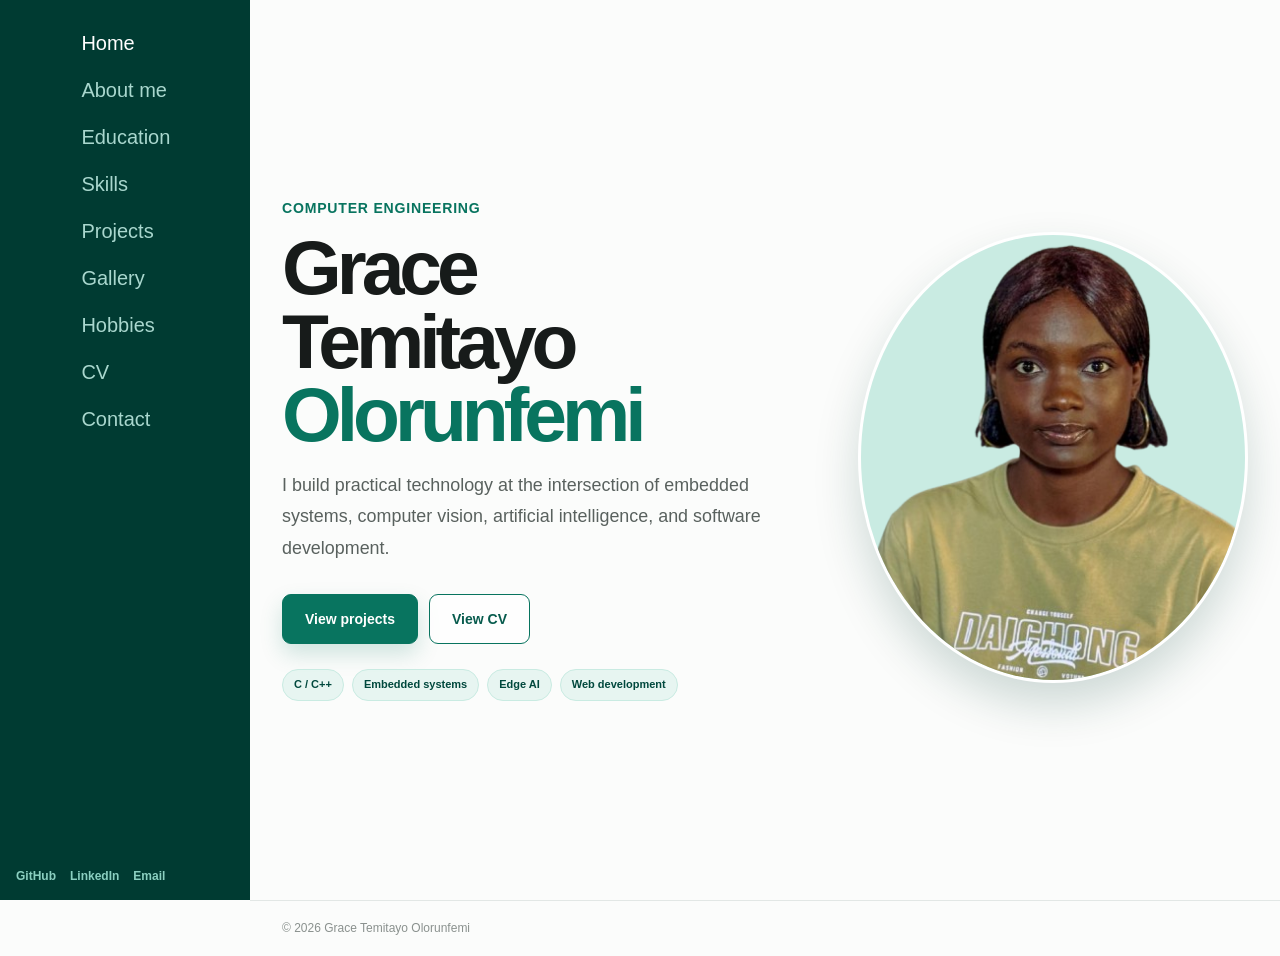
==== index.html @ 1cdf141e "Added spacing above" ====
<!DOCTYPE html>
<html lang="en">
<head>
  <meta charset="UTF-8">
  <meta name="viewport" content="width=device-width, initial-scale=1.0">
  <meta name="description" content="Grace Temitayo Olorunfemi — Computer Engineering student, AI and embedded systems developer.">
  <link rel="icon" type="image/png" href="assets/images/grace.png">
  <link rel="stylesheet" href="assets/style.css">
  <script src="assets/script.js" defer></script>
  <title>Grace Temitayo Olorunfemi Portfolio</title>
</head>
<body>

  <input type="checkbox" id="menu-toggle" class="menu-toggle">

  <header class="mobile-header">
    <a href="index.html" class="mobile-brand">Grace</a>
    <label for="menu-toggle" class="menu-button" aria-label="Toggle navigation" aria-controls="site-navigation">
      <span></span><span></span><span></span>
    </label>
  </header>
  <aside class="sidebar">
    <div class="sidebar-top">
      <nav id="site-navigation" class="nav" aria-label="Main navigation">
        <a href="index.html" class="nav-link active">Home</a>
        <a href="about.html" class="nav-link">About me</a>
        <a href="education.html" class="nav-link">Education</a>
        <a href="skills.html" class="nav-link">Skills</a>
        <a href="projects.html" class="nav-link">Projects</a>
        <a href="gallery.html" class="nav-link">Gallery</a>
        <a href="hobbies.html" class="nav-link">Hobbies</a>
        <a href="cv.html" class="nav-link">CV</a>
        <a href="contact.html" class="nav-link">Contact</a>
      </nav>
    </div>
    <div class="sidebar-bottom">
      <div class="socials">
        <a href="#" aria-label="GitHub profile">GitHub</a>
        <a href="#" aria-label="LinkedIn profile">LinkedIn</a>
        <a href="mailto:graceolorunfemi96@gmail.com" aria-label="Email Grace">Email</a>
      </div>
    </div>
  </aside>

  <main id="main-content" class="main-content">
    <section id="home" class="hero section1">
      <div class="hero-copy">
        <p class="hero-kicker">Computer Engineering</p>
        <h1>Grace Temitayo <span>Olorunfemi</span></h1>
        <p class="hero-role">I build practical technology at the intersection of embedded systems, computer vision, artificial intelligence, and software development.</p>
        <div class="hero-actions">
          <a class="button button-primary" href="projects.html">View projects</a>
          <a class="button button-outline" href="cv.html">View CV</a>
        </div>
        <div class="skill-pills" aria-label="Core skills">
          <span>C / C++</span><span>Embedded systems</span><span>Edge AI</span><span>Web development</span>
        </div>
      </div>
        <div class="hero-image-frame">
          <img src="assets/images/grace.png" alt="Portrait of Grace Temitayo Olorunfemi" class="hero-image">
        </div>

    </section>
  </main>

  <footer class="footer">
    <span>© 2026 Grace Temitayo Olorunfemi</span>
  </footer>
</body>
</html>
---- assets/style.css ----
:root {
  --green-950: #003b32;
  --green-900: #00483d;
  --green-800: #075b4d;
  --green-700: #08745f;
  --green-600: #10806a;
  --mint: #e1f3ee;
  --mint-strong: #c9ebe2;
  --white: #ffffff;
  --off-white: #fbfcfb;
  --text: #171b1a;
  --muted: #747b78;
  --border: #e2e7e5;
  --shadow: 0 18px 50px rgba(0, 59, 50, 0.08);
  --radius: 12px;
}

* {
  box-sizing: border-box;
  margin: 0;
  padding: 0;
}

html {
  scroll-behavior: smooth;
  scroll-padding-top: 76px;
}

body {
  min-width: 320px;
  background: var(--off-white);
  color: var(--text);
  font-family: Arial, Helvetica, sans-serif;
  line-height: 1.6;
  overflow-x: hidden;
}

  #home{
    display: flex;
    flex-direction: column;
    align-items: center;
  }

a {
  color: inherit;
  text-decoration: none;
}

button,
input,
textarea {
  font: inherit;
}

.menu-toggle {
  position: absolute;
  opacity: 0;
  pointer-events: none;
}

/* ---------------- Mobile header ---------------- */

.mobile-header {
  position: sticky;
  top: 0;
  z-index: 100;
  height: 64px;
  padding: 0 16px;
  display: flex;
  align-items: center;
  justify-content: space-between;
  background: var(--green-950);
  color: white;
}

.mobile-brand {
  font-weight: 700;
  letter-spacing: -0.02em;
}

.mobile-avatar,
.logo {
  display: none;
  place-items: center;
  width: 60px;
  height: 38px;
  border-radius: 8px;
  background: var(--green-800);
  color: white;
  font-weight: 700;
}

.menu-button {
  width: 36px;
  height: 36px;
  display: flex;
  flex-direction: column;
  justify-content: center;
  gap: 5px;
  cursor: pointer;
}

#project-2:hover {
  background-color: var(--green-950);
  color: white;
}
.menu-button span {
  display: block;
  width: 17px;
  height: 2px;
  border-radius: 2px;
  background: white;
}

.hero-image {
  border: 1px solid #003b32;
  border-radius: 50%;
  box-shadow: inset 0 0 10px rgba(0, 59, 50, 0.2);
  width: 100%;
}
/* ---------------- Mobile nav drawer ---------------- */

.sidebar {
  position: fixed;
  inset: 64px 0 auto 0;
  z-index: 90;
  max-height: 0;
  overflow: hidden;
  background: var(--green-950);
  color: white;
  transition: max-height 0.3s ease;
}

.nav {
  display: flex;
  flex-direction: column;
  margin-left: 30%;
}

.nav a{
  font-size: 20px;
}
.nav-link {
  display: flex;
  align-items: center;
  gap: 20px;
  padding: 10px 4px;
  color: #a9d7ce;
  font-size: 14px;
}

.nav-link:hover,
.nav-link.active {
  color: white;
}

.icon {
  width: 18px;
  text-align: center;
  color: #69c8b5;
  font-size: 14px;
}

.sidebar-bottom {
  display: none;
}

#menu-toggle:checked ~ .sidebar {
  max-height: calc(100vh - 64px);
  overflow-y: auto;
}

/* ---------------- General layout ---------------- */

.main-content {
  width: 100%;
}

.section {
  width: 100%;
  max-width: 1100px;
  margin: 0 auto;
  padding: 76px 16px;
}
.section1 {
  width: 100%;
  max-width: 1100px;
  margin: 0 auto;
  padding: 76px 16px;
}

.hero {
  min-height: calc(100vh - 64px);
  display: flex;
  align-items: center;
  position: relative;
  padding-top: 60px;
  padding-bottom: 60px;
}

.hero-copy {
  width: 100%;
}

.terminal-line,
.hero-role,
.eyebrow {
  font-family: "Courier New", Courier, monospace;
}

.terminal-line {
  color: var(--green-700);
  font-size: 13px;
  margin-bottom: 10px;
}

.terminal-line span {
  margin-right: 9px;
  font-weight: 700;
}

.hero h1 {
  max-width: 720px;
  font-size: clamp(2.25rem, 11vw, 4.7rem);
  line-height: 1.02;
  letter-spacing: -0.055em;
  margin-bottom: 9px;
}

.hero-role {
  color: #666e6b;
  font-size: 14px;
}

.hero-actions {
  display: flex;
  flex-direction: column;
  gap: 10px;
  margin-top: 36px;
  max-width: 360px;
}

.button {
  min-height: 46px;
  display: inline-flex;
  justify-content: center;
  align-items: center;
  padding: 10px 18px;
  border: 1px solid var(--green-700);
  border-radius: 9px;
  font-weight: 700;
  font-size: 14px;
  cursor: pointer;
  transition: transform 0.2s ease, background 0.2s ease;
}

.button:hover {
  transform: translateY(-2px);
}

.button-primary {
  background: var(--green-700);
  color: white;
}

.button-primary:hover {
  background: var(--green-800);
}

.button-outline {
  background: transparent;
  color: var(--green-800);
}

.skill-pills,
.tech-list,
.hobby-list {
  display: flex;
  flex-wrap: wrap;
  gap: 8px;
}

.skill-pills {
  margin-top: 28px;
}

.skill-pills span,
.tech-list span,
.hobby-list span {
  padding: 5px 12px;
  border-radius: 999px;
  background: var(--mint);
  color: var(--green-900);
  font-size: 12px;
}



.section-heading {
  margin-bottom: 34px;
}

.eyebrow {
  color: var(--green-700);
  font-size: 20px;
  margin-bottom: 8px;
}

.section h2 {
  max-width: 700px;
  font-size: clamp(1.8rem, 7vw, 3rem);
  line-height: 1.1;
  letter-spacing: -0.04em;
}

.about-grid,
.contact-grid {
  display: grid;
  gap: 24px;
}

.about-grid p {
  color: #525956;
  max-width: 620px;
  font-size: 16px;
}

.timeline-card,
.skill-card,
.project-card,
.cv-box {
  border: 1px solid var(--border);
  background: white;
  border-radius: var(--radius);
  box-shadow: var(--shadow);
}

.timeline-card {
  position: relative;
  display: flex;
  gap: 18px;
  padding: 22px;
}

.timeline-dot {
  flex: 0 0 11px;
  width: 11px;
  height: 11px;
  margin-top: 7px;
  border-radius: 50%;
  background: var(--green-700);
  box-shadow: 0 0 0 6px var(--mint);
}

.card-kicker,
.project-tag {
  color: var(--green-700);
  text-transform: uppercase;
  letter-spacing: 0.08em;
  font-size: 10px;
  font-weight: 700;
}

.timeline-card h3,
.skill-card h3,
.project-card h3,
.cv-box h3 {
  margin: 4px 0 3px;
  font-size: 18px;
}

.muted {
  color: var(--muted);
  font-size: 13px;
}

.skills-grid,
.projects-grid {
  display: grid;
  gap: 14px;
}

.skill-card,
.project-card {
  padding: 22px;
}

.skill-number,
.project-index {
  font-family: "Courier New", Courier, monospace;
  color: #98a19e;
  font-size: 12px;
}

.skill-card p,
.project-card p {
  margin-top: 9px;
  color: var(--muted);
  font-size: 14px;
}

.projects-grid {
  grid-template-columns: 1fr;
}

.project-card {
  min-height: 230px;
  display: flex;
  flex-direction: column;
}

.project-top {
  display: flex;
  justify-content: space-between;
  align-items: center;
}

.project-card h3 {
  font-size: 21px;
  margin-top: 18px;
}

.project-card .tech-list {
  margin-top: auto;
  padding-top: 22px;
}

.project-card.featured {
  background: var(--green-950);
  color: white;
  border-color: var(--green-950);
}

.project-card.featured p {
  color: #b7d4ce;
}

.project-card.featured .project-tag {
  color: #7ed1bf;
}

.project-card.featured .skill-pills span,
.project-card.featured .tech-list span {
  background: rgba(255,255,255,0.1);
  color: white;
}

.hobby-list span {
  padding: 9px 15px;
  font-size: 13px;
}

.cv-box {
  padding: 24px;
  display: grid;
  gap: 22px;
  align-items: center;
}

.contact-lead {
  max-width: 480px;
  color: var(--muted);
  margin-bottom: 16px;
}

.contact-email {
  color: var(--green-700);
  font-weight: 700;
  word-break: break-word;
}

.contact-form {
  display: grid;
  gap: 15px;
}

.contact-form label {
  display: grid;
  gap: 6px;
  font-size: 13px;
  font-weight: 700;
}

.contact-form input,
.contact-form textarea {
  width: 100%;
  border: 1px solid var(--border);
  border-radius: 8px;
  background: white;
  padding: 12px 13px;
  outline: none;
  color: var(--text);
}

.contact-form input:focus,
.contact-form textarea:focus {
  border-color: var(--green-700);
  box-shadow: 0 0 0 3px var(--mint);
}

.contact-form textarea {
  resize: vertical;
}

.footer {
  width: 100%;
  padding: 24px 16px;
  border-top: 1px solid var(--border);
  color: #8a918e;
  display: flex;
  flex-direction: column;
  gap: 8px;
  align-items: center;
  text-align: center;
  font-size: 12px;
}

/* ---------------- Tablet ---------------- */

@media (min-width: 600px) {
  .hero-actions {
    flex-direction: row;
    max-width: none;
  }

  .mobile-avatar,
  .logo {
    display: grid;
  }
  .button {
    padding-left: 22px;
    padding-right: 22px;
  }

  .about-grid {
    grid-template-columns: 1fr 1fr;
  }

  .skills-grid {
    grid-template-columns: repeat(2, 1fr);
  }

  .projects-grid {
    grid-template-columns: repeat(2, 1fr);
  }

  .project-card.featured {
    grid-column: 1 / -1;
  }

  .cv-box {
    grid-template-columns: 1fr auto;
  }

  .contact-grid {
    grid-template-columns: 0.85fr 1.15fr;
    align-items: start;
  }
}

/* ---------------- Desktop ---------------- */

@media (min-width: 900px) {
  body {
    padding-left: var(--sidebar-width);
  }

  html {
    scroll-padding-top: 20px;
  }
  .mobile-avatar,
.logo {
    display: grid;
  }

  .mobile-header {
    display: none;
  }

  .sidebar {
    position: fixed;
    inset: 0 auto 0 0;
    width: var(--sidebar-width);
    max-height: none;
    height: 100vh;
    overflow: hidden;
    display: flex;
    flex-direction: column;
    justify-content: space-between;
    padding: 20px 16px 14px;
    background: var(--green-950);
  }

  .sidebar-top {
    width: 100%;
  }

  .logo {
    margin-bottom: 20px;
  }

  .nav {
    padding: 0;
    gap: 1px;
  }

  .nav-link {
    padding: 7px 0;
    font-size: 13px;
  }

  .sidebar-bottom {
    display: block;
  }

  .socials {
    display: flex;
    gap: 14px;
  }

  .socials a {
    color: #8bd0c1;
    font-size: 12px;
    font-weight: 700;
  }

  .main-content {
    min-height: calc(100vh - 58px);
  }

  .section {
    padding: 90px 32px;
    margin-top: 10%;
  }
  .section1 {
    padding: 90px 32px;
  }

  .hero {
    min-height: 100vh;
    padding-top: 50px;
    padding-bottom: 70px;
  }


  .avatar-large {
    width: 190px;
    height: 190px;
    border-radius: 50%;
    margin: auto;
    display: grid;
    place-items: center;
    background: linear-gradient(145deg, #f5faf8, #e4f2ee);
    color: var(--green-700);
    font-size: 44px;
    font-weight: 800;
  }

  .code-card {
    position: absolute;
    right: 0;
    bottom: 0;
    display: grid;
    grid-template-columns: 25px 1fr;
    gap: 3px 10px;
    width: 145px;
    padding: 14px;
    border: 1px solid var(--border);
    border-radius: 9px;
    background: white;
    box-shadow: var(--shadow);
    color: var(--green-800);
    font: 11px/1.4 "Courier New", monospace;
  }

  .code-card span:nth-child(odd) {
    color: #a3aaa7;
  }

  .hero h1 {
    max-width: 680px;
  }

  .hero-copy {
    max-width: 760px;
  }

  .section-heading {
    margin-bottom: 42px;
  }

  .skills-grid {
    grid-template-columns: repeat(4, 1fr);
  }

  .projects-grid {
    grid-template-columns: repeat(2, 1fr);
  }

  .project-card.featured {
    grid-column: auto;
  }

  .footer {
    margin-left: 0;
    padding: 18px 32px;
    flex-direction: row;
    justify-content: space-between;
    text-align: left;
  }
}

/* ---------------- Large desktop ---------------- */

@media (min-width: 1200px) {
  :root {
    --sidebar-width: 15%;
  }

  .section {
    padding-left: 32px;
    padding-right: 32px;
  }
  .section1 {
    padding-left: 32px;
    padding-right: 32px;
  }

}

/* Accessibility / reduced motion */

@media (prefers-reduced-motion: reduce) {
  html {
    scroll-behavior: auto;
  }

  * {
    transition: none !important;
  }
}

/* =========================================================
   Improved mobile-first home / hero section
   Paste this at the end of style.css
   ========================================================= */

:root {
  --sidebar-width: 230px;
}

/* Fixes the invalid desktop sidebar width from 900px–1199px */
@media (min-width: 1200px) {
  :root {
    --sidebar-width: 250px;
  }
}

#home {
  display: grid;
  grid-template-columns: 1fr;
  align-content: center;
  gap: 38px;
  min-height: calc(100svh - 64px);
  padding-top: clamp(52px, 10vw, 76px);
  padding-bottom: clamp(52px, 12vw, 82px);
  overflow: hidden;
  isolation: isolate;
}


.hero-copy {
  width: 100%;
  max-width: 690px;
}

.terminal-line {
  display: flex;
  align-items: center;
  gap: 8px;
  width: fit-content;
  margin-bottom: 15px;
  padding: 6px 10px;
  border: 1px solid var(--mint-strong);
  border-radius: 999px;
  background: rgba(225, 243, 238, 0.65);
  color: var(--green-800);
  font-size: 11px;
  font-weight: 700;
  letter-spacing: 0.02em;
}

.terminal-line span {
  margin: 0;
}

.terminal-line span:first-child {
  color: var(--green-700);
}

.terminal-command {
  color: var(--muted);
}

.hero-kicker {
  margin-bottom: 12px;
  color: var(--green-700);
  font-size: clamp(0.72rem, 2.8vw, 0.88rem);
  font-weight: 700;
  letter-spacing: 0.055em;
  line-height: 1.4;
  text-transform: uppercase;
}

.hero h1 {
  max-width: 760px;
  margin-bottom: 18px;
  font-family: Arial, Helvetica, sans-serif;
  font-size: clamp(2.7rem, 12.5vw, 5.7rem);
  font-weight: 800;
  letter-spacing: -0.065em;
  line-height: 0.96;
}

.hero h1 span {
  display: block;
  color: var(--green-700);
}

.hero-role {
  max-width: 590px;
  color: #59615e;
  font-family: Arial, Helvetica, sans-serif;
  font-size: clamp(0.98rem, 3.8vw, 1.12rem);
  line-height: 1.75;
}

.hero-actions {
  display: grid;
  grid-template-columns: 1fr;
  width: 100%;
  max-width: 360px;
  margin-top: 30px;
  gap: 11px;
}

.hero-actions .button {
  width: 100%;
  min-height: 50px;
}

.button {
  transition:
    transform 0.2s ease,
    box-shadow 0.2s ease,
    background 0.2s ease,
    color 0.2s ease;
}

.button:hover {
  transform: translateY(-2px);
}

.button:focus-visible,
.nav-link:focus-visible,
.socials a:focus-visible {
  outline: 3px solid #72d2bf;
  outline-offset: 3px;
}

.button-primary {
  box-shadow: 0 10px 22px rgba(8, 116, 95, 0.18);
}

.button-primary:hover {
  box-shadow: 0 14px 28px rgba(8, 116, 95, 0.26);
}

.button-outline {
  background: rgba(255, 255, 255, 0.72);
}

.button-outline:hover {
  background: var(--mint);
}

.skill-pills {
  max-width: 560px;
  margin-top: 25px;
  gap: 8px;
}

.skill-pills span {
  padding: 6px 11px;
  border: 1px solid var(--mint-strong);
  background: rgba(225, 243, 238, 0.75);
  color: var(--green-900);
  font-size: 11px;
  font-weight: 700;
}

.hero-image-frame {
  position: relative;
  z-index: 1;
  width: 100%;
  height: 88%;
  margin: 4% auto 0;
  overflow: hidden;
  border: 3px solid var(--white);
  border-radius: 50%;
  background: var(--mint-strong);
  box-shadow: 0 22px 45px rgba(0, 59, 50, 0.18);
}

.hero-image {
  display: block;
  width: 100%;
  height: 100%;
  border: 0;
  border-radius: 0;
  object-fit: cover;
  object-position: center top;
  box-shadow: none;
}

.hero-badge {
  position: absolute;
  z-index: 2;
  left: 0;
  bottom: 8%;
  display: inline-flex;
  align-items: center;
  gap: 8px;
  padding: 9px 12px;
  border: 1px solid var(--border);
  border-radius: 999px;
  background: rgba(255, 255, 255, 0.94);
  box-shadow: 0 10px 25px rgba(0, 59, 50, 0.12);
  color: var(--green-900);
  font-size: 11px;
  font-weight: 700;
  white-space: nowrap;
}

.status-dot {
  width: 8px;
  height: 8px;
  border-radius: 50%;
  background: #23a784;
  box-shadow: 0 0 0 4px rgba(35, 167, 132, 0.14);
}

.hero-code-card {
  position: absolute;
  z-index: 2;
  right: -4%;
  top: 13%;
  display: grid;
  grid-template-columns: 22px 1fr;
  gap: 3px 8px;
  padding: 10px 11px;
  border: 1px solid var(--border);
  border-radius: 10px;
  background: rgba(255, 255, 255, 0.94);
  box-shadow: var(--shadow);
  color: var(--green-800);
  font: 10px/1.45 "Courier New", monospace;
}

.hero-code-card span:nth-child(odd) {
  color: #9ca5a1;
}

/* Small tablets */
@media (min-width: 520px) {
  #home {
    gap: 44px;
  }
  .mobile-avatar,
.logo {
    display: grid;
  }

  .hero-actions {
    display: flex;
    max-width: none;
  }

  .hero-actions .button {
    width: auto;
  }
}

/* Desktop layout */
@media (min-width: 900px) {
  #home {
    grid-template-columns: minmax(0, 1fr) minmax(280px, 390px);
    align-items: center;
    column-gap: clamp(45px, 7vw, 110px);
    min-height: 100vh;
    padding-top: 70px;
    padding-bottom: 70px;
  }

  .hero h1 {
    font-size: clamp(4rem, 6vw, 5.7rem);
  }

  .hero-image-frame {
    width: 100%;
    height: 90%;
  }

  .hero-badge {
    left: -5%;
  }

  .hero-code-card {
    right: -6%;
  }
}
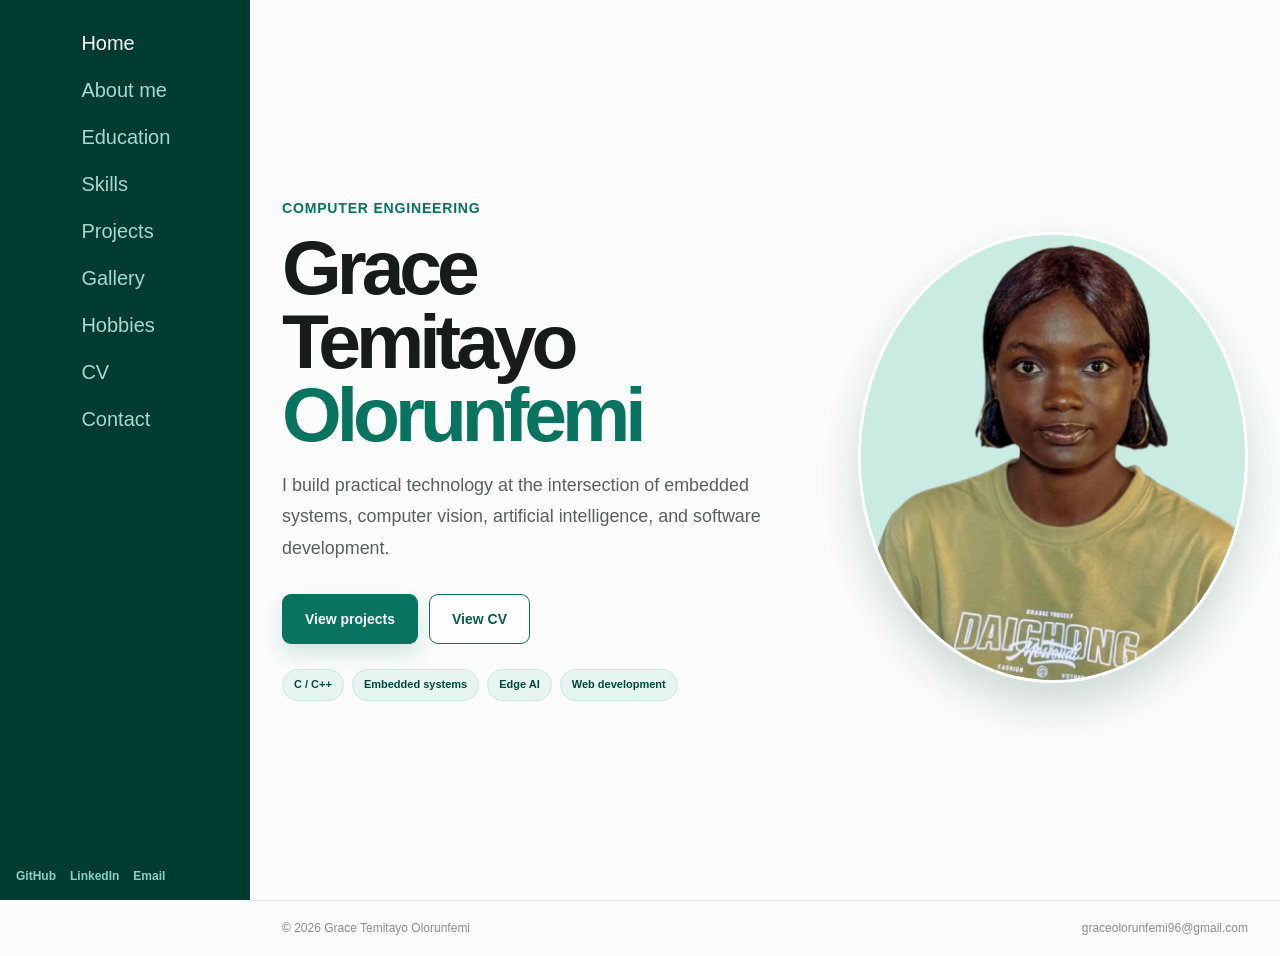
==== commit f1dfe06c: "Added footer" ====
--- a/index.html
+++ b/index.html
@@ -5,36 +5,70 @@
   <meta name="viewport" content="width=device-width, initial-scale=1.0">
   <meta name="description" content="Grace Temitayo Olorunfemi — Computer Engineering student, AI and embedded systems developer.">
   <link rel="icon" type="image/png" href="assets/images/grace.png">
-  <link rel="stylesheet" href="assets/style.css">
-  <script src="assets/script.js" defer></script>
+  <link rel="stylesheet" href="assets/CSS/style.css">
   <title>Grace Temitayo Olorunfemi Portfolio</title>
+  <script type="application/ld+json">
+{
+  "@context": "https://schema.org",
+  "@graph": [
+    {
+      "@type": "ProfilePage",
+      "@id": "https://gracetemitayo.netlify.app/#home",
+      "url": "https://gracetemitayo.netlify.app/",
+      "name": "Grace Temitayo Olorunfemi Portfolio",
+      "description": "Portfolio of Grace Temitayo Olorunfemi, a Computer Engineering student and developer working with embedded systems, computer vision, artificial intelligence and software development.",
+      "mainEntity": {
+        "@id": "https://gracetemitayo.netlify.app/#grace"
+      }
+    },
+    {
+      "@type": "Person",
+      "@id": "https://gracetemitayo.netlify.app/#grace",
+      "name": "Grace Temitayo Olorunfemi",
+      "image": "https://gracetemitayo.netlify.app/assets/images/grace.png",
+      "jobTitle": "Computer Engineering Student and Developer",
+      "description": "Computer Engineering student interested in embedded systems, computer vision, artificial intelligence and software development.",
+      "email": "graceolorunfemi96@gmail.com",
+      "knowsAbout": [
+        "Computer Engineering",
+        "Embedded Systems",
+        "Computer Vision",
+        "Artificial Intelligence",
+        "Web Development",
+        "Edge AI"
+      ]
+    }
+  ]
+}
+</script>
 </head>
 <body>
 
-  <input type="checkbox" id="menu-toggle" class="menu-toggle">
+  <input type="checkbox" id="nav-open" class="nav-open">
 
-  <header class="mobile-header">
-    <a href="index.html" class="mobile-brand">Grace</a>
-    <label for="menu-toggle" class="menu-button" aria-label="Toggle navigation" aria-controls="site-navigation">
+  <header class="phone-bar">
+    <a href="index.html" class="phone-brand">Grace</a>
+    <label for="nav-open" class="ham" aria-label="Toggle navigation" aria-controls="primary-nav">
       <span></span><span></span><span></span>
     </label>
   </header>
-  <aside class="sidebar">
-    <div class="sidebar-top">
-      <nav id="site-navigation" class="nav" aria-label="Main navigation">
-        <a href="index.html" class="nav-link active">Home</a>
-        <a href="about.html" class="nav-link">About me</a>
-        <a href="education.html" class="nav-link">Education</a>
-        <a href="skills.html" class="nav-link">Skills</a>
-        <a href="projects.html" class="nav-link">Projects</a>
-        <a href="gallery.html" class="nav-link">Gallery</a>
-        <a href="hobbies.html" class="nav-link">Hobbies</a>
-        <a href="cv.html" class="nav-link">CV</a>
-        <a href="contact.html" class="nav-link">Contact</a>
+
+  <aside class="side-nav">
+    <div class="side-nav-top">
+      <nav id="primary-nav" class="links" aria-label="Main navigation">
+        <a href="index.html" class="link active">Home</a>
+        <a href="about.html" class="link">About me</a>
+        <a href="education.html" class="link">Education</a>
+        <a href="skills.html" class="link">Skills</a>
+        <a href="projects.html" class="link">Projects</a>
+        <a href="gallery.html" class="link">Gallery</a>
+        <a href="hobbies.html" class="link">Hobbies</a>
+        <a href="cv.html" class="link">CV</a>
+        <a href="contact.html" class="link">Contact</a>
       </nav>
     </div>
-    <div class="sidebar-bottom">
-      <div class="socials">
+    <div class="side-nav-base">
+      <div class="peer-links">
         <a href="#" aria-label="GitHub profile">GitHub</a>
         <a href="#" aria-label="LinkedIn profile">LinkedIn</a>
         <a href="mailto:graceolorunfemi96@gmail.com" aria-label="Email Grace">Email</a>
@@ -42,29 +76,29 @@
     </div>
   </aside>
 
-  <main id="main-content" class="main-content">
-    <section id="home" class="hero section1">
-      <div class="hero-copy">
-        <p class="hero-kicker">Computer Engineering</p>
+  <main id="main" class="main">
+    <section id="landing" class="splash wrap-tight">
+      <div class="splash-text">
+        <p class="splash-label">Computer Engineering</p>
         <h1>Grace Temitayo <span>Olorunfemi</span></h1>
-        <p class="hero-role">I build practical technology at the intersection of embedded systems, computer vision, artificial intelligence, and software development.</p>
-        <div class="hero-actions">
-          <a class="button button-primary" href="projects.html">View projects</a>
-          <a class="button button-outline" href="cv.html">View CV</a>
+        <p class="splash-bio">I build practical technology at the intersection of embedded systems, computer vision, artificial intelligence, and software development.</p>
+        <div class="splash-cta">
+          <a class="btn btn-solid" href="projects.html">View projects</a>
+          <a class="btn btn-ghost" href="/assets/documents/Grace.pdf" target="_blank">View CV</a>
         </div>
-        <div class="skill-pills" aria-label="Core skills">
+        <div class="chips" aria-label="Core skills">
           <span>C / C++</span><span>Embedded systems</span><span>Edge AI</span><span>Web development</span>
         </div>
       </div>
-        <div class="hero-image-frame">
-          <img src="assets/images/grace.png" alt="Portrait of Grace Temitayo Olorunfemi" class="hero-image">
-        </div>
-
+      <div class="photo-ring">
+        <img src="assets/images/grace.png" alt="Portrait of Grace Temitayo Olorunfemi" class="photo">
+      </div>
     </section>
   </main>
 
-  <footer class="footer">
-    <span>© 2026 Grace Temitayo Olorunfemi</span>
-  </footer>
+  <footer class="foot">
+  <span>© 2026 Grace Temitayo Olorunfemi</span>
+  <a href="mailto:graceolorunfemi96@gmail.com">graceolorunfemi96@gmail.com</a>
+</footer>
 </body>
-</html>
+</html>
--- a/assets/CSS/style.css
+++ b/assets/CSS/style.css
@@ -0,0 +1,1207 @@
+:root {
+  --green-950: #003b32;
+  --green-900: #00483d;
+  --green-800: #075b4d;
+  --green-700: #08745f;
+  --green-600: #10806a;
+  --mint: #e1f3ee;
+  --mint-strong: #c9ebe2;
+  --white: #ffffff;
+  --off-white: #fbfcfb;
+  --text: #171b1a;
+  --muted: #747b78;
+  --border: #e2e7e5;
+  --shadow: 0 18px 50px rgba(0, 59, 50, 0.08);
+  --radius: 12px;
+  --sidebar-width: 230px;
+}
+
+* {
+  box-sizing: border-box;
+  margin: 0;
+  padding: 0;
+}
+
+html {
+  scroll-behavior: smooth;
+  scroll-padding-top: 76px;
+}
+
+body {
+  min-width: 320px;
+  background: var(--off-white);
+  color: var(--text);
+  font-family: Arial, Helvetica, sans-serif;
+  line-height: 1.6;
+  overflow-x: hidden;
+}
+
+#landing {
+  display: flex;
+  flex-direction: column;
+  align-items: center;
+}
+
+a {
+  color: inherit;
+  text-decoration: none;
+}
+
+button,
+input,
+textarea {
+  font: inherit;
+}
+
+.nav-open {
+  position: absolute;
+  opacity: 0;
+  pointer-events: none;
+}
+
+/* ---------------- Mobile header ---------------- */
+
+.phone-bar {
+  position: sticky;
+  top: 0;
+  z-index: 100;
+  height: 64px;
+  padding: 0 16px;
+  display: flex;
+  align-items: center;
+  justify-content: space-between;
+  background: var(--green-950);
+  color: white;
+}
+
+.phone-brand {
+  font-weight: 700;
+  letter-spacing: -0.02em;
+}
+
+.phone-mark,
+.mark {
+  display: none;
+  place-items: center;
+  width: 60px;
+  height: 38px;
+  border-radius: 8px;
+  background: var(--green-800);
+  color: white;
+  font-weight: 700;
+}
+
+.ham {
+  width: 36px;
+  height: 36px;
+  display: flex;
+  flex-direction: column;
+  justify-content: center;
+  gap: 5px;
+  cursor: pointer;
+}
+
+#work-2:hover {
+  background-color: var(--green-950);
+  color: white;
+}
+
+.ham span {
+  display: block;
+  width: 17px;
+  height: 2px;
+  border-radius: 2px;
+  background: white;
+}
+
+.photo {
+  border: 1px solid #003b32;
+  border-radius: 50%;
+  box-shadow: inset 0 0 10px rgba(0, 59, 50, 0.2);
+  width: 100%;
+}
+
+/* ---------------- Mobile nav drawer ---------------- */
+
+.side-nav {
+  position: fixed;
+  inset: 64px 0 auto 0;
+  z-index: 90;
+  max-height: 0;
+  overflow: hidden;
+  background: var(--green-950);
+  color: white;
+  transition: max-height 0.3s ease;
+}
+
+.links {
+  display: flex;
+  flex-direction: column;
+  margin-left: 30%;
+}
+
+.links a {
+  font-size: 20px;
+}
+
+.link {
+  display: flex;
+  align-items: center;
+  gap: 20px;
+  padding: 10px 4px;
+  color: #a9d7ce;
+  font-size: 14px;
+}
+
+.link:hover,
+.link.active {
+  color: white;
+}
+
+.link-icon {
+  width: 18px;
+  text-align: center;
+  color: #69c8b5;
+  font-size: 14px;
+}
+
+.side-nav-base {
+  display: none;
+}
+
+#nav-open:checked ~ .side-nav {
+  max-height: calc(100vh - 64px);
+  overflow-y: auto;
+}
+
+/* ---------------- General layout ---------------- */
+
+.main {
+  width: 100%;
+}
+
+.wrap {
+  width: 100%;
+  max-width: 1100px;
+  margin: 0 auto;
+  padding: 76px 16px;
+}
+
+.wrap-tight {
+  width: 100%;
+  max-width: 1100px;
+  margin: 0 auto;
+  padding: 76px 16px;
+}
+
+.splash {
+  min-height: calc(100vh - 64px);
+  display: flex;
+  align-items: center;
+  position: relative;
+  padding-top: 60px;
+  padding-bottom: 60px;
+}
+
+.splash-text {
+  width: 100%;
+}
+
+.cli,
+.splash-bio,
+.overline {
+  font-family: "Courier New", Courier, monospace;
+}
+
+.cli {
+  color: var(--green-700);
+  font-size: 13px;
+  margin-bottom: 10px;
+}
+
+.cli span {
+  margin-right: 9px;
+  font-weight: 700;
+}
+
+.splash h1 {
+  max-width: 720px;
+  font-size: clamp(2.25rem, 11vw, 4.7rem);
+  line-height: 1.02;
+  letter-spacing: -0.055em;
+  margin-bottom: 9px;
+}
+
+.splash-bio {
+  color: #666e6b;
+  font-size: 14px;
+}
+
+.splash-cta {
+  display: flex;
+  flex-direction: column;
+  gap: 10px;
+  margin-top: 36px;
+  max-width: 360px;
+}
+
+.btn {
+  min-height: 46px;
+  display: inline-flex;
+  justify-content: center;
+  align-items: center;
+  padding: 10px 18px;
+  border: 1px solid var(--green-700);
+  border-radius: 9px;
+  font-weight: 700;
+  font-size: 14px;
+  cursor: pointer;
+  transition: transform 0.2s ease, background 0.2s ease;
+}
+
+.btn:hover {
+  transform: translateY(-2px);
+}
+
+.btn-solid {
+  background: var(--green-700);
+  color: white;
+}
+
+.btn-solid:hover {
+  background: var(--green-800);
+}
+
+.btn-ghost {
+  background: transparent;
+  color: var(--green-800);
+}
+
+.chips,
+.stack,
+.hobby-chips {
+  display: flex;
+  flex-wrap: wrap;
+  gap: 8px;
+}
+
+.chips {
+  margin-top: 28px;
+}
+
+.chips span,
+.stack span,
+.hobby-chips span {
+  padding: 5px 12px;
+  border-radius: 999px;
+  background: var(--mint);
+  color: var(--green-900);
+  font-size: 12px;
+}
+
+.head-block {
+  margin-bottom: 34px;
+}
+
+.overline {
+  color: var(--green-700);
+  font-size: 20px;
+  margin-bottom: 8px;
+}
+
+.wrap h2 {
+  max-width: 700px;
+  font-size: clamp(1.8rem, 7vw, 3rem);
+  line-height: 1.1;
+  letter-spacing: -0.04em;
+}
+
+.split-2,
+.contact-split {
+  display: grid;
+  gap: 24px;
+}
+
+.split-2 p {
+  color: #525956;
+  max-width: 620px;
+  font-size: 16px;
+}
+
+.step-card,
+.skill-tile,
+.work-tile,
+.cv-panel {
+  border: 1px solid var(--border);
+  background: white;
+  border-radius: var(--radius);
+  box-shadow: var(--shadow);
+}
+
+.step-card {
+  position: relative;
+  display: flex;
+  gap: 18px;
+  padding: 22px;
+}
+
+.step-dot {
+  flex: 0 0 11px;
+  width: 11px;
+  height: 11px;
+  margin-top: 7px;
+  border-radius: 50%;
+  background: var(--green-700);
+  box-shadow: 0 0 0 6px var(--mint);
+}
+
+.micro-label {
+  color: var(--green-700);
+  text-transform: uppercase;
+  letter-spacing: 0.08em;
+  font-size: 10px;
+  font-weight: 700;
+}
+
+.step-card h3,
+.skill-tile h3,
+.work-tile h3,
+.cv-panel h3 {
+  margin: 4px 0 3px;
+  font-size: 18px;
+}
+
+.dim {
+  color: var(--muted);
+  font-size: 13px;
+}
+
+.skill-board,
+.work-board {
+  display: grid;
+  gap: 14px;
+}
+
+.skill-tile,
+.work-tile {
+  padding: 22px;
+}
+
+.tile-num,
+.work-num {
+  font-family: "Courier New", Courier, monospace;
+  color: #98a19e;
+  font-size: 12px;
+}
+
+.skill-tile p,
+.work-tile p {
+  margin-top: 9px;
+  color: var(--muted);
+  font-size: 14px;
+}
+
+.work-board {
+  grid-template-columns: 1fr;
+}
+
+.work-tile {
+  min-height: 230px;
+  display: flex;
+  flex-direction: column;
+}
+
+.work-top {
+  display: flex;
+  justify-content: space-between;
+  align-items: center;
+}
+
+.work-tile h3 {
+  font-size: 21px;
+  margin-top: 18px;
+}
+
+.work-tile .stack {
+  margin-top: auto;
+  padding-top: 22px;
+}
+
+.work-tile.is-featured {
+  background: var(--green-950);
+  color: white;
+  border-color: var(--green-950);
+}
+
+.work-tile.is-featured p {
+  color: #b7d4ce;
+}
+
+.work-tile.is-featured .micro-label {
+  color: #7ed1bf;
+}
+
+.work-tile.is-featured .chips span,
+.work-tile.is-featured .stack span {
+  background: rgba(255, 255, 255, 0.1);
+  color: white;
+}
+
+.hobby-chips span {
+  padding: 9px 15px;
+  font-size: 13px;
+}
+
+.cv-panel {
+  padding: 24px;
+  display: grid;
+  gap: 22px;
+  align-items: center;
+}
+
+.contact-intro {
+  max-width: 480px;
+  color: var(--muted);
+  margin-bottom: 16px;
+}
+
+.email-link {
+  color: var(--green-700);
+  font-weight: 700;
+  word-break: break-word;
+}
+
+.message-form {
+  display: grid;
+  gap: 15px;
+}
+
+.message-form label {
+  display: grid;
+  gap: 6px;
+  font-size: 13px;
+  font-weight: 700;
+}
+
+.message-form input,
+.message-form textarea {
+  width: 100%;
+  border: 1px solid var(--border);
+  border-radius: 8px;
+  background: white;
+  padding: 12px 13px;
+  outline: none;
+  color: var(--text);
+}
+
+.message-form input:focus,
+.message-form textarea:focus {
+  border-color: var(--green-700);
+  box-shadow: 0 0 0 3px var(--mint);
+}
+
+.message-form textarea {
+  resize: vertical;
+}
+
+.foot {
+  width: 100%;
+  padding: 24px 16px;
+  border-top: 1px solid var(--border);
+  color: #8a918e;
+  display: flex;
+  flex-direction: column;
+  gap: 8px;
+  align-items: center;
+  text-align: center;
+  font-size: 12px;
+}
+
+/* ---------------- Tablet ---------------- */
+
+@media (min-width: 600px) {
+  .splash-cta {
+    flex-direction: row;
+    max-width: none;
+  }
+
+  .phone-mark,
+  .mark {
+    display: grid;
+  }
+
+  .btn {
+    padding-left: 22px;
+    padding-right: 22px;
+  }
+
+  .split-2 {
+    grid-template-columns: 1fr 1fr;
+  }
+
+  .skill-board {
+    grid-template-columns: repeat(2, 1fr);
+  }
+
+  .work-board {
+    grid-template-columns: repeat(2, 1fr);
+  }
+
+  .work-tile.is-featured {
+    grid-column: 1 / -1;
+  }
+
+  .cv-panel {
+    grid-template-columns: 1fr auto;
+  }
+
+  .contact-split {
+    grid-template-columns: 0.85fr 1.15fr;
+    align-items: start;
+  }
+}
+
+/* ---------------- Desktop ---------------- */
+
+@media (min-width: 900px) {
+  body {
+    padding-left: var(--sidebar-width);
+  }
+
+  html {
+    scroll-padding-top: 20px;
+  }
+
+  .phone-mark,
+  .mark {
+    display: grid;
+  }
+
+  .phone-bar {
+    display: none;
+  }
+
+  .side-nav {
+    position: fixed;
+    inset: 0 auto 0 0;
+    width: var(--sidebar-width);
+    max-height: none;
+    height: 100vh;
+    overflow: hidden;
+    display: flex;
+    flex-direction: column;
+    justify-content: space-between;
+    padding: 20px 16px 14px;
+    background: var(--green-950);
+  }
+
+  .side-nav-top {
+    width: 100%;
+  }
+
+  .mark {
+    margin-bottom: 20px;
+  }
+
+  .links {
+    padding: 0;
+    gap: 1px;
+  }
+
+  .link {
+    padding: 7px 0;
+    font-size: 13px;
+  }
+
+  .side-nav-base {
+    display: block;
+  }
+
+  .peer-links {
+    display: flex;
+    gap: 14px;
+  }
+
+  .peer-links a {
+    color: #8bd0c1;
+    font-size: 12px;
+    font-weight: 700;
+  }
+
+  .main {
+    min-height: calc(100vh - 58px);
+  }
+
+  .wrap {
+    padding: 90px 32px;
+    margin-top: 10%;
+  }
+
+  .wrap-tight {
+    padding: 90px 32px;
+  }
+
+  .splash {
+    min-height: 100vh;
+    padding-top: 50px;
+    padding-bottom: 70px;
+  }
+
+  .big-avatar {
+    width: 190px;
+    height: 190px;
+    border-radius: 50%;
+    margin: auto;
+    display: grid;
+    place-items: center;
+    background: linear-gradient(145deg, #f5faf8, #e4f2ee);
+    color: var(--green-700);
+    font-size: 44px;
+    font-weight: 800;
+  }
+
+  .snippet {
+    position: absolute;
+    right: 0;
+    bottom: 0;
+    display: grid;
+    grid-template-columns: 25px 1fr;
+    gap: 3px 10px;
+    width: 145px;
+    padding: 14px;
+    border: 1px solid var(--border);
+    border-radius: 9px;
+    background: white;
+    box-shadow: var(--shadow);
+    color: var(--green-800);
+    font: 11px/1.4 "Courier New", monospace;
+  }
+
+  .snippet span:nth-child(odd) {
+    color: #a3aaa7;
+  }
+
+  .splash h1 {
+    max-width: 680px;
+  }
+
+  .splash-text {
+    max-width: 760px;
+  }
+
+  .head-block {
+    margin-bottom: 42px;
+  }
+
+  .skill-board {
+    grid-template-columns: repeat(4, 1fr);
+  }
+
+  .work-board {
+    grid-template-columns: repeat(2, 1fr);
+  }
+
+  .work-tile.is-featured {
+    grid-column: auto;
+  }
+
+  .foot {
+    margin-left: 0;
+    padding: 18px 32px;
+    flex-direction: row;
+    justify-content: space-between;
+    text-align: left;
+  }
+}
+
+/* ---------------- Large desktop ---------------- */
+
+@media (min-width: 1200px) {
+  :root {
+    --sidebar-width: 250px;
+  }
+
+  .wrap {
+    padding-left: 32px;
+    padding-right: 32px;
+  }
+
+  .wrap-tight {
+    padding-left: 32px;
+    padding-right: 32px;
+  }
+}
+
+/* Accessibility / reduced motion */
+
+@media (prefers-reduced-motion: reduce) {
+  html {
+    scroll-behavior: auto;
+  }
+
+  * {
+    transition: none !important;
+  }
+}
+
+/* =========================================================
+   Home / splash refinements
+   ========================================================= */
+
+#landing {
+  display: grid;
+  grid-template-columns: 1fr;
+  align-content: center;
+  gap: 38px;
+  min-height: calc(100svh - 64px);
+  padding-top: clamp(52px, 10vw, 76px);
+  padding-bottom: clamp(52px, 12vw, 82px);
+  overflow: hidden;
+  isolation: isolate;
+}
+
+.splash-text {
+  width: 100%;
+  max-width: 690px;
+}
+
+.cli {
+  display: flex;
+  align-items: center;
+  gap: 8px;
+  width: fit-content;
+  margin-bottom: 15px;
+  padding: 6px 10px;
+  border: 1px solid var(--mint-strong);
+  border-radius: 999px;
+  background: rgba(225, 243, 238, 0.65);
+  color: var(--green-800);
+  font-size: 11px;
+  font-weight: 700;
+  letter-spacing: 0.02em;
+}
+
+.cli span {
+  margin: 0;
+}
+
+.cli span:first-child {
+  color: var(--green-700);
+}
+
+.cli-cmd {
+  color: var(--muted);
+}
+
+.splash-label {
+  margin-bottom: 12px;
+  color: var(--green-700);
+  font-size: clamp(0.72rem, 2.8vw, 0.88rem);
+  font-weight: 700;
+  letter-spacing: 0.055em;
+  line-height: 1.4;
+  text-transform: uppercase;
+}
+
+.splash h1 {
+  max-width: 760px;
+  margin-bottom: 18px;
+  font-family: Arial, Helvetica, sans-serif;
+  font-size: clamp(2.7rem, 12.5vw, 5.7rem);
+  font-weight: 800;
+  letter-spacing: -0.065em;
+  line-height: 0.96;
+}
+
+.splash h1 span {
+  display: block;
+  color: var(--green-700);
+}
+
+.splash-bio {
+  max-width: 590px;
+  color: #59615e;
+  font-family: Arial, Helvetica, sans-serif;
+  font-size: clamp(0.98rem, 3.8vw, 1.12rem);
+  line-height: 1.75;
+}
+
+.splash-cta {
+  display: grid;
+  grid-template-columns: 1fr;
+  width: 100%;
+  max-width: 360px;
+  margin-top: 30px;
+  gap: 11px;
+}
+
+.splash-cta .btn {
+  width: 100%;
+  min-height: 50px;
+}
+
+.btn {
+  transition:
+    transform 0.2s ease,
+    box-shadow 0.2s ease,
+    background 0.2s ease,
+    color 0.2s ease;
+}
+
+.btn:hover {
+  transform: translateY(-2px);
+}
+
+.btn:focus-visible,
+.link:focus-visible,
+.peer-links a:focus-visible {
+  outline: 3px solid #72d2bf;
+  outline-offset: 3px;
+}
+
+.btn-solid {
+  box-shadow: 0 10px 22px rgba(8, 116, 95, 0.18);
+}
+
+.btn-solid:hover {
+  box-shadow: 0 14px 28px rgba(8, 116, 95, 0.26);
+}
+
+.btn-ghost {
+  background: rgba(255, 255, 255, 0.72);
+}
+
+.btn-ghost:hover {
+  background: var(--mint);
+}
+
+.chips {
+  max-width: 560px;
+  margin-top: 25px;
+  gap: 8px;
+}
+
+.chips span {
+  padding: 6px 11px;
+  border: 1px solid var(--mint-strong);
+  background: rgba(225, 243, 238, 0.75);
+  color: var(--green-900);
+  font-size: 11px;
+  font-weight: 700;
+}
+
+.photo-ring {
+  position: relative;
+  z-index: 1;
+  width: 100%;
+  height: 88%;
+  margin: 4% auto 0;
+  overflow: hidden;
+  border: 3px solid var(--white);
+  border-radius: 50%;
+  background: var(--mint-strong);
+  box-shadow: 0 22px 45px rgba(0, 59, 50, 0.18);
+}
+
+.photo {
+  display: block;
+  width: 100%;
+  height: 100%;
+  border: 0;
+  border-radius: 0;
+  object-fit: cover;
+  object-position: center top;
+  box-shadow: none;
+}
+
+.online-pill {
+  position: absolute;
+  z-index: 2;
+  left: 0;
+  bottom: 8%;
+  display: inline-flex;
+  align-items: center;
+  gap: 8px;
+  padding: 9px 12px;
+  border: 1px solid var(--border);
+  border-radius: 999px;
+  background: rgba(255, 255, 255, 0.94);
+  box-shadow: 0 10px 25px rgba(0, 59, 50, 0.12);
+  color: var(--green-900);
+  font-size: 11px;
+  font-weight: 700;
+  white-space: nowrap;
+}
+
+.pulse {
+  width: 8px;
+  height: 8px;
+  border-radius: 50%;
+  background: #23a784;
+  box-shadow: 0 0 0 4px rgba(35, 167, 132, 0.14);
+}
+
+.code-chip {
+  position: absolute;
+  z-index: 2;
+  right: -4%;
+  top: 13%;
+  display: grid;
+  grid-template-columns: 22px 1fr;
+  gap: 3px 8px;
+  padding: 10px 11px;
+  border: 1px solid var(--border);
+  border-radius: 10px;
+  background: rgba(255, 255, 255, 0.94);
+  box-shadow: var(--shadow);
+  color: var(--green-800);
+  font: 10px/1.45 "Courier New", monospace;
+}
+
+.code-chip span:nth-child(odd) {
+  color: #9ca5a1;
+}
+
+/* Small tablets */
+@media (min-width: 520px) {
+  #landing {
+    gap: 44px;
+  }
+
+  .phone-mark,
+  .mark {
+    display: grid;
+  }
+
+  .splash-cta {
+    display: flex;
+    max-width: none;
+  }
+
+  .splash-cta .btn {
+    width: auto;
+  }
+}
+
+/* Desktop layout */
+@media (min-width: 900px) {
+  #landing {
+    grid-template-columns: minmax(0, 1fr) minmax(280px, 390px);
+    align-items: center;
+    column-gap: clamp(45px, 7vw, 110px);
+    min-height: 100vh;
+    padding-top: 70px;
+    padding-bottom: 70px;
+  }
+
+  .splash h1 {
+    font-size: clamp(4rem, 6vw, 5.7rem);
+  }
+
+  .photo-ring {
+    width: 100%;
+    height: 90%;
+  }
+
+  .online-pill {
+    left: -5%;
+  }
+
+  .code-chip {
+    right: -6%;
+  }
+}
+
+/* ---------------- Gallery (CSS-only, no JS) ---------------- */
+
+.pic-filter {
+  position: absolute;
+  opacity: 0;
+  pointer-events: none;
+}
+
+.pic-tabs {
+  display: flex;
+  flex-wrap: wrap;
+  gap: 8px;
+  margin-bottom: 24px;
+}
+
+.pic-tab {
+  display: inline-flex;
+  align-items: center;
+  padding: 8px 16px;
+  border: 1px solid var(--border);
+  border-radius: 999px;
+  background: white;
+  color: var(--muted);
+  font-size: 13px;
+  font-weight: 700;
+  cursor: pointer;
+  transition: background 0.2s ease, color 0.2s ease, border-color 0.2s ease;
+}
+
+.pic-tab:hover {
+  border-color: var(--green-700);
+  color: var(--green-800);
+}
+
+.pic-filter:focus-visible + .pic-tabs label,
+.pic-filter:focus-visible ~ .pic-tabs label {
+  outline: 3px solid #72d2bf;
+  outline-offset: 3px;
+}
+
+#pics-all:checked ~ .pic-tabs label[for="pics-all"],
+#pics-competitions:checked ~ .pic-tabs label[for="pics-competitions"],
+#pics-projects:checked ~ .pic-tabs label[for="pics-projects"],
+#pics-teaching:checked ~ .pic-tabs label[for="pics-teaching"],
+#pics-campus:checked ~ .pic-tabs label[for="pics-campus"] {
+  background: var(--green-700);
+  border-color: var(--green-700);
+  color: white;
+}
+
+.pic-board {
+  display: grid;
+  grid-template-columns: repeat(2, 1fr);
+  gap: 14px;
+}
+
+#pics-competitions:checked ~ .pic-board .pic:not([data-category="competitions"]),
+#pics-projects:checked ~ .pic-board .pic:not([data-category="projects"]),
+#pics-teaching:checked ~ .pic-board .pic:not([data-category="teaching"]),
+#pics-campus:checked ~ .pic-board .pic:not([data-category="campus"]) {
+  display: none;
+}
+
+.pic {
+  display: block;
+  position: relative;
+  aspect-ratio: 4 / 5;
+  overflow: hidden;
+  border: 1px solid var(--border);
+  border-radius: var(--radius);
+  background: linear-gradient(145deg, var(--mint), var(--mint-strong));
+  box-shadow: var(--shadow);
+  cursor: pointer;
+}
+
+.pic img {
+  display: block;
+  width: 100%;
+  height: 100%;
+  object-fit: cover;
+  transition: transform 0.35s ease;
+}
+
+.pic:hover img {
+  transform: scale(1.06);
+}
+
+.pic-cap {
+  position: absolute;
+  inset: auto 0 0 0;
+  padding: 12px;
+  background: linear-gradient(to top, rgba(0, 59, 50, 0.82), rgba(0, 59, 50, 0));
+  color: white;
+  opacity: 0;
+  transform: translateY(6px);
+  transition: opacity 0.25s ease, transform 0.25s ease;
+}
+
+.pic:hover .pic-cap,
+.pic:focus-visible .pic-cap {
+  opacity: 1;
+  transform: translateY(0);
+}
+
+.pic-cap span {
+  display: block;
+  font-size: 11px;
+  font-weight: 700;
+  text-transform: uppercase;
+  letter-spacing: 0.06em;
+  color: #9fe3d3;
+  margin-bottom: 2px;
+}
+
+.pic-cap strong {
+  font-size: 13px;
+  font-weight: 700;
+}
+
+/* Lightbox — pure CSS via :target */
+
+.lb {
+  position: fixed;
+  inset: 0;
+  z-index: 200;
+  display: none;
+  align-items: center;
+  justify-content: center;
+  padding: 24px;
+}
+
+.lb:target {
+  display: flex;
+}
+
+.lb-bg {
+  position: absolute;
+  inset: 0;
+  background: rgba(0, 20, 16, 0.88);
+}
+
+.lb-frame {
+  position: relative;
+  z-index: 1;
+  width: 100%;
+  max-width: 720px;
+}
+
+.lb-frame img {
+  display: block;
+  width: 100%;
+  max-height: 78vh;
+  object-fit: contain;
+  border-radius: 10px;
+  background: var(--mint-strong);
+}
+
+.lb-cap {
+  margin-top: 12px;
+  color: #d7ece7;
+  font-size: 13px;
+  text-align: center;
+}
+
+.lb-x {
+  position: absolute;
+  top: -18px;
+  right: -6px;
+  width: 34px;
+  height: 34px;
+  display: grid;
+  place-items: center;
+  border: none;
+  border-radius: 50%;
+  background: white;
+  color: var(--green-900);
+  font-size: 16px;
+  font-weight: 700;
+  text-decoration: none;
+}
+
+@media (min-width: 600px) {
+  .pic-board {
+    grid-template-columns: repeat(3, 1fr);
+  }
+}
+
+@media (min-width: 900px) {
+  .pic-board {
+    grid-template-columns: repeat(4, 1fr);
+    gap: 16px;
+  }
+}
